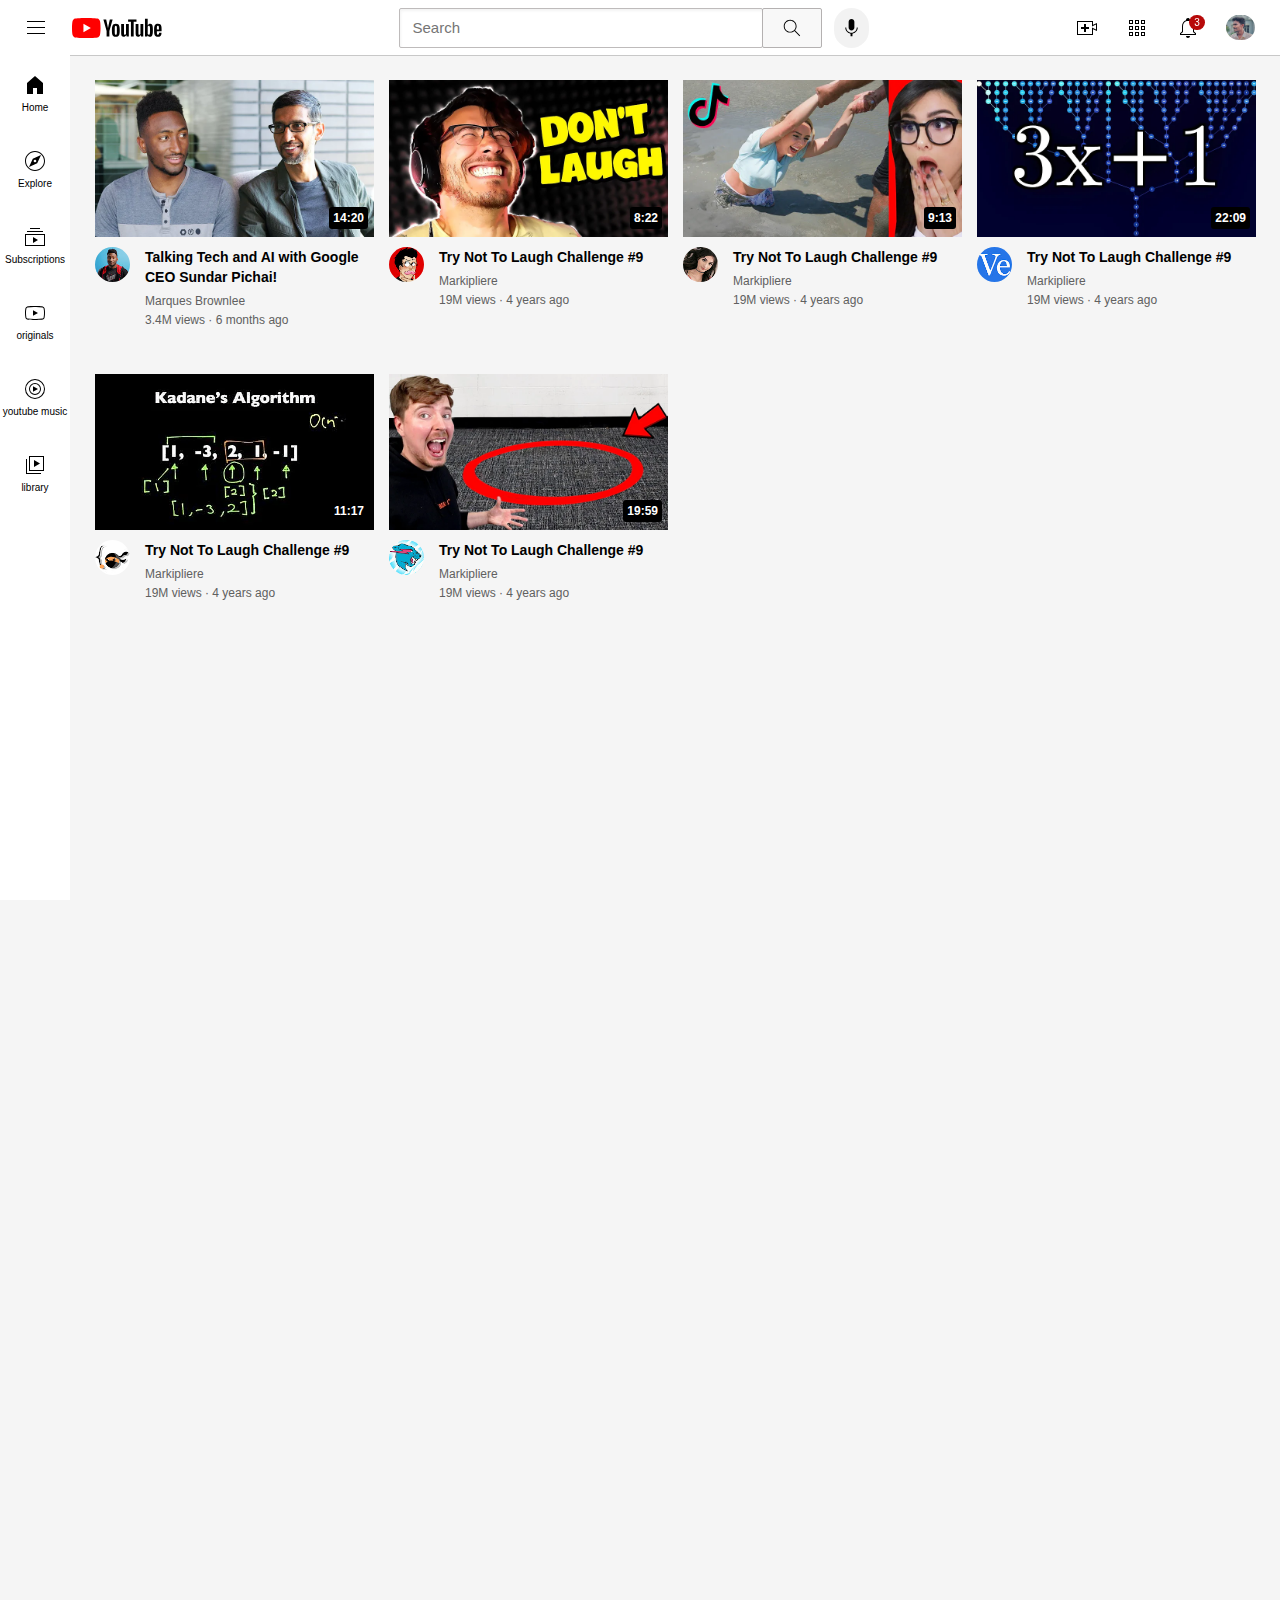
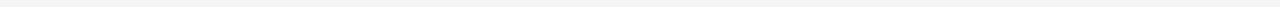
==== index.html @ 502d0883 "Add files via upload" ====
<!DOCTYPE >
        <html lang="en">
        <head>
            <title>me-tube</title>
            <link rel="stylesheet" href="video.css">
            <link rel="stylesheet" href="Header.css">
            <link rel="stylesheet" href="general.css">
            <link rel="stylesheet" href="sidebar.css">
            <style>
            </style>
        </head>
        <body> 
            <div class="header">
                <div class="left-hed-section">
                    <img class="hamburger-menu" src="thumbnails/hamburger-menu.svg" alt="#">
                    <img class="youtube-logo" src="thumbnails/youtube-logo.svg" alt="#">

                </div>
                <div class="middle-hed-section">
                        <input type="text" placeholder="Search" class="searchbar">
                    <button class="search-button">
                        <img class="search-button-icon" src="thumbnails/search.svg" alt="">
                        <div class="tool-tip">Search</div>
                    </button>

                    <button class="voice-search-button">
                        <img class="voice-search-button-icon" src="thumbnails/voice-search-icon.svg" alt="">
                        <div class="tool-tip">Search With Your Voice</div>
                    </button>
                </div>
                
                <div class="right-hed-section">
                    <div class="upload-icon-container">
                        <img class="upload-icon" src="thumbnails/upload.svg" alt="#">
                        <div class="tool-tip">Creat</div>
                    </div>
                    <div class="youtube-apps-icon-container">
                        <img class="youtube-apps-icon" src="thumbnails/youtube-apps.svg" alt="#">
                        <div class="tool-tip">YouTubeApps</div>
                    </div>
                    
                    <div class="notification-div">
                        <img class="notifications-icon" src="thumbnails/notifications.svg" alt="#">
                        <div class="notification-count">3</div>
                        <div class="tool-tip">Notifications</div>
                    </div>
                    
                    <img class="profile-pic-icon" src="thumbnails/profilr-icon.jpg" alt="fu">

                </div>

                
            </div>
            <div class="sidebar">
                <div class="sidebar-link">
                    <img src="thumbnails/home.svg" alt="">
                    <div>Home</div>
                </div>
                <div class="sidebar-link">
                    <img src="thumbnails/explore.svg" alt="">
                    <div>Explore</div>
                </div>
                <div class="sidebar-link">
                    <img src="thumbnails/subscriptions.svg" alt="">
                    <div>Subscriptions</div>
                </div>
                <div class="sidebar-link">
                    <img src="thumbnails/originals.svg" alt="">
                    <div>originals</div>
                </div>
                <div class="sidebar-link">
                    <img src="thumbnails/youtube-music.svg" alt="">
                    <div>youtube music</div>
                </div>
                <div class="sidebar-link">
                    <img src="thumbnails/library.svg" alt="">
                    <div>library</div>
                </div>
            </div>
            
            <div class="vid-grid">
                <div class="whole-div">
                    <div class="thum-div">
                        <img class="thumb" src="thumbnails/thumbnail-1.webp " alt="error"></a>
                        <div class="vid-time">14:20</div>
                    </div> 
                        <div class="down-thum-whole-div-grid">
                            <div class="channal-profile-div">
                                <img class="profile-pic" src="thumbnails/channel-1.jpeg" alt="#">
                            </div>
                            <div class="vid-info-div" >
                                <p class="vid-title">Talking Tech and AI with Google CEO Sundar Pichai!</p>
                                <p class="vid-author">Marques Brownlee</p>
                                <p class="vid-stats"> 3.4M views · 6 months ago </p>
                            </div>
                        </div>  
                </div>
                    
        
                    
        
                    
                    
        
        
        
        
                    <div class="whole-div">
        
                        <div class="thum-div">
                            <img class="thumb" src="thumbnails/thumbnail-2.webp " alt="error"></a>
                            <div class="vid-time">8:22</div>
                        </div> 
                
                            <div class="down-thum-whole-div-grid">
                                <div class="channal-profile-div">
                                    <img class="profile-pic" src="thumbnails/channel-2.jpeg" alt="#">
                                </div>
                                <div class="vid-info-div" >
                                    <p class="vid-title">Try Not To Laugh Challenge #9</p>
                                    <p class="vid-author">Markipliere</p>
                                    <p class="vid-stats">19M views · 4 years ago </p>
                
                                </div>
                                
                            </div>  
                        
                        
                        
                
                        </div>

                        <div class="whole-div">
        
                            <div class="thum-div">
                                <img class="thumb" src="thumbnails/thumbnail-3.webp " alt="error"></a>
                                <div class="vid-time">9:13</div>
                            </div> 
                    
                                <div class="down-thum-whole-div-grid">
                                    <div class="channal-profile-div">
                                        <img class="profile-pic" src="thumbnails/channel-3.jpeg" alt="#">
                                    </div>
                                    <div class="vid-info-div" >
                                        <p class="vid-title">Try Not To Laugh Challenge #9</p>
                                        <p class="vid-author">Markipliere</p>
                                        <p class="vid-stats">19M views · 4 years ago </p>
                    
                                    </div>
                                    
                                </div>  
                            
                            
                            
                    
                            </div>


                            <div class="whole-div">
        
                                <div class="thum-div">
                                    <img class="thumb" src="thumbnails/thumbnail-4.webp " alt="error"></a>
                                    <div class="vid-time">22:09</div>
                                </div> 
                        
                                    <div class="down-thum-whole-div-grid">
                                        <div class="channal-profile-div">
                                            <img class="profile-pic" src="thumbnails/channel-4.jpeg" alt="#">
                                        </div>
                                        <div class="vid-info-div" >
                                            <p class="vid-title">Try Not To Laugh Challenge #9</p>
                                            <p class="vid-author">Markipliere</p>
                                            <p class="vid-stats">19M views · 4 years ago </p>
                        
                                        </div>
                                        
                                    </div>  
                                
                                
                                
                        
                                </div>

                                <div class="whole-div">
        
                                    <div class="thum-div">
                                        <img class="thumb" src="thumbnails/thumbnail-5.webp " alt="error"></a>
                                        <div class="vid-time">11:17</div>
                                    </div> 
                            
                                        <div class="down-thum-whole-div-grid">
                                            <div class="channal-profile-div">
                                                <img class="profile-pic" src="thumbnails/channel-5.jpeg" alt="#">
                                            </div>
                                            <div class="vid-info-div" >
                                                <p class="vid-title">Try Not To Laugh Challenge #9</p>
                                                <p class="vid-author">Markipliere</p>
                                                <p class="vid-stats">19M views · 4 years ago </p>
                            
                                            </div>
                                            
                                        </div>  
                                    
                                    
                                    
                            
                                    </div>

                                    <div class="whole-div">
        
                                        <div class="thum-div">
                                            <img class="thumb" src="thumbnails/thumbnail-6.webp " alt="error"></a>
                                            <div class="vid-time">19:59</div>
                                        </div> 
                                
                                            <div class="down-thum-whole-div-grid">
                                                <div class="channal-profile-div">
                                                    <img class="profile-pic" src="thumbnails/channel-6.jpeg" alt="#">
                                                </div>
                                                <div class="vid-info-div" >
                                                    <p class="vid-title">Try Not To Laugh Challenge #9</p>
                                                    <p class="vid-author">Markipliere</p>
                                                    <p class="vid-stats">19M views · 4 years ago </p>
                                
                                                </div>
                                                
                                            </div>  
                                        
                                        
                                        
                                
                                        </div>
            </div>

        
        </body>
        </html>
---- video.css ----
.vid-grid{
        display: grid;
        grid-template-columns: 1fr 1fr 1fr ;
        column-gap: 15px;
        row-gap:40px;
    }
    @media(max-width:750px){
        .vid-grid{
            grid-template-columns: 1fr 1fr;
        }
    
    }
    @media(min-width:999)and(max-width:751){
        .vid-grid{
            grid-template-columns: 1fr 1fr 1fr;
        }
    
    }
    @media(min-width:1000px) {
        
            .vid-grid{
                grid-template-columns: 1fr 1fr 1fr 1fr;
            }
        
    }
    .whole-div{
        transition: scale 0.5s,background-color 0.5s,opacity 0.5s,border-radius 0.5s;
        display:inline-block; 
        size: 300px; 
        
        
    }
    .thum-div{
        margin-bottom: 10px; 
        position: relative;
    }
    
    .thumb{
        
        width: 100%;
    }
    .down-thum-whole-div-grid{
        display: grid;
        grid-template-columns: 50px 1fr;
    }
    .channal-profile-div{
        vertical-align: top;
    }
    .profile-pic{
        border-radius: 90px;
        height: 35px; 
    }
    .vid-info-div{
        
    }

    .vid-title{
        display:block;
        font-weight: 600;
        margin: 0;
        font-size: 14px;
        line-height: 20px;
    }
    .vid-author,.vid-stats{
        color: rgb(96, 96, 96);
        font-size: 12px;
        line-height: 10px;
        margin: 0;
        
    }
    .vid-info-div p{
        margin-bottom: 9px;
    }
    .whole-div-2:hover{
        scale: 1.04;
        background-color: rgb(208, 208, 208);
        border-radius: 10px;
        opacity: 0.9;
        

    }
    .vid-time{
        background-color: black;
        color: white;
        position: absolute;
        bottom: 8px;
        right: 6px;
        font-family: arial;
        font-size: 12px;
        padding-left: 4px;
        padding-right: 4px;
        padding-top: 4px;
        padding-bottom: 4px;
        border-radius: 3px;
        font-weight: bold;
    }
---- Header.css ----
.header{
    z-index: 100;
    height: 55px;
    display: flex;
    flex: 1;
    flex-direction: row;
    justify-content: space-between;
    position: fixed;
    top: 0;
    bottom: 0;
    left: 0;
    right: 0;
    background-color: white;
    border-bottom-width:1px ;
    border-bottom-style:solid ;
    border-bottom-color:rgb(200, 200, 200) ;
    
}
.left-hed-section{
    display: flex ;
    align-items: center;

}
.hamburger-menu{
    height: 24px;
    margin-left: 24px;
    margin-right: 24px;
    cursor: pointer;

}
.youtube-logo{
    height: 20px;
    cursor: pointer;
}
.middle-hed-section{
    max-width: 470px;
    margin-left: 30px;
    flex: 1;
    display: flex;
    align-items: center;
}
.searchbar{
    flex: 1;
    height: 40px;
    padding-left: 10px;
    font-size: 16px;
    border-width: 1px;
    border-style: solid;
    border-color: rgb(190, 187, 187);
    border-radius: 2px;
    color: grey;
    width: 0;
    box-shadow: inset 1px 2px 3px rgba(0, 0, 0, 0.05);
}
.searchbar::placeholder{
    font-family: arial;
    font-size: 15px;
    padding-left: 3px;
}
.search-button{
    height: 40px;
    width: 60px;
    background-color: rgb(248, 248, 248);
    border-width: 1px;
    border-style: solid;
    border-radius: 2px;
    border-color: rgb(180, 177, 177);
    margin-left: -1px;
    margin-right: 12px;
    display: flex;
    align-items: center;
    cursor: pointer;
    
    
}
.search-button,
.voice-search-button,
.upload-icon-container,
.youtube-apps-icon-container,
.notification-div{
    position: relative;
    white-space: nowrap;
    display: flex;
    align-items: center;
    justify-content: center;
}
.search-button-icon{
    height: 22px;
    

}
.search-button .tool-tip,
.voice-search-button .tool-tip,
.upload-icon-container .tool-tip,
.youtube-apps-icon-container .tool-tip,
.notification-div .tool-tip{
    position: absolute;
    bottom: -35;
    font-size: 11px;
    font-family: arial;
    background-color: rgba(106, 106, 106,0.8);
    padding-top: 9px;
    padding-bottom: 9px;
    padding-left: 7px;
    padding-right: 7px;
    color: white;
    border-radius: 3px;
    pointer-events: none;
    opacity: 0;
    transition: opacity 0.3s;
    
}
.search-button:hover .tool-tip,
.voice-search-button:hover .tool-tip,
.upload-icon-container:hover .tool-tip,
.youtube-apps-icon-container:hover .tool-tip,
.notification-div:hover .tool-tip{
    opacity: 1;
}
.voice-search-button{
    height: 40px;
    border-radius: 20px;
    border: none;
    background-color: rgba(0, 0, 0, 0.05);
    cursor: pointer;
    
    
}
.voice-search-button-icon{
    height: 23px;
    border-radius: 20px;
    
}
.right-hed-section{
    margin-right: 5px;
    width: 200px;
    display: flex;
    align-items: center;
    justify-content: space-between;
    flex-shrink: 0;
}
.upload-icon{
    height: 24px;
    cursor: pointer;
}
.youtube-apps-icon{
    height: 24px;
    cursor: pointer;
}
.notification-div{
    position: relative;
    
}
.notifications-icon{
    cursor: pointer;
    height: 24px;
    
}
.notification-count{
    background-color: rgb(183, 9, 9);
    color: white;
    position: absolute;
    font-size: 10px;
    right: -5px;
    top: -1;
    border-radius: 10px;
    padding-right: 5px;
    padding-left: 5px;
    padding-top: 2px;
    padding-bottom: 2px;
    font-family: arial;
   
}
.profile-pic-icon{
    height: 25px;
    border-radius: 20px;
    cursor: pointer;
    margin-right: 20px;
    
    
    
}
---- general.css ----
p{
    font-family: arial;
}
body{
    background-color: rgba(0, 0, 0, 0.04);
    margin:0px;
    padding-top: 80px;
    padding-left: 95px;
    padding-right:24px;
    padding-bottom: 1000px;
   
}
---- sidebar.css ----
.sidebar{
    background-color: rgb(255, 255, 255);
    position: fixed;
    left: 0;
    bottom: 0;
    top: 55px;
    width: 70px;
    z-index: 200;
    
    
}
.sidebar-link{
    height: 76px;
    display: flex;
    justify-content: center;
    align-items: center;
    flex-direction: column;
   
}
.sidebar-link:hover{
    background-color: rgb(228, 226, 226);
}
.sidebar-link img{
    height: 24px;
    margin-bottom: 5px;
}
.sidebar-link div{
    font-size: 10px;
    font-family: arial;
}
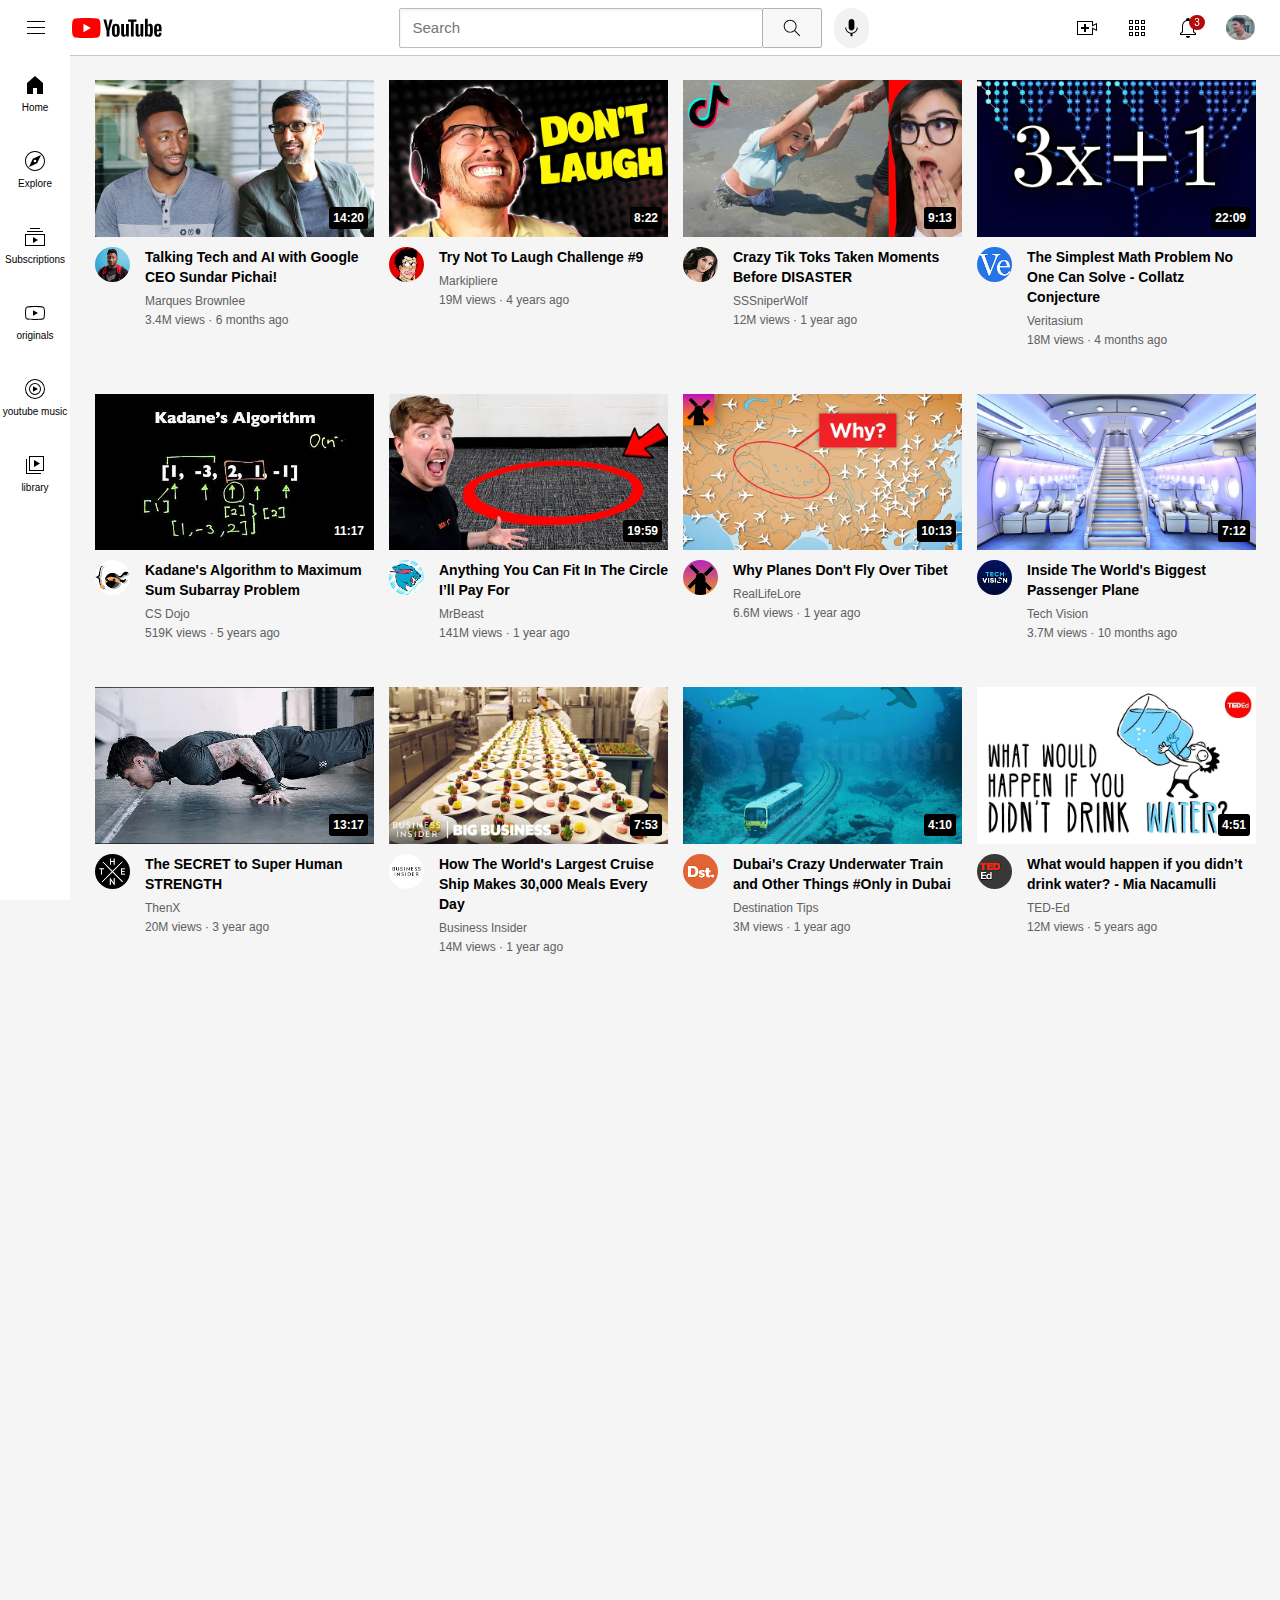
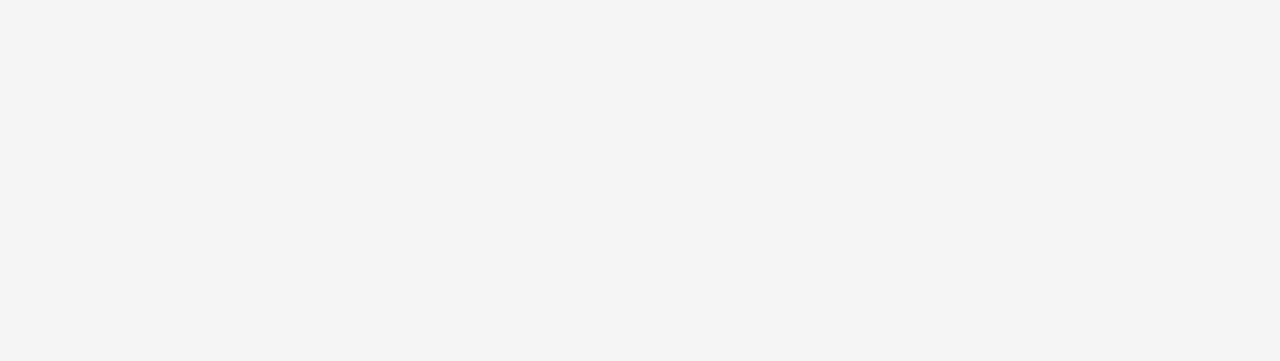
==== commit a06fc4a9: "index.html" ====
--- a/index.html
+++ b/index.html
@@ -81,7 +81,10 @@
             <div class="vid-grid">
                 <div class="whole-div">
                     <div class="thum-div">
-                        <img class="thumb" src="thumbnails/thumbnail-1.webp " alt="error"></a>
+                      <a href="https://www.youtube.com/watch?v=n2RNcPRtAiY">
+                              
+                              <img class="thumb" src="thumbnails/thumbnail-1.webp " alt="error">
+                      </a>
                         <div class="vid-time">14:20</div>
                     </div> 
                         <div class="down-thum-whole-div-grid">
@@ -142,9 +145,9 @@
                                         <img class="profile-pic" src="thumbnails/channel-3.jpeg" alt="#">
                                     </div>
                                     <div class="vid-info-div" >
-                                        <p class="vid-title">Try Not To Laugh Challenge #9</p>
-                                        <p class="vid-author">Markipliere</p>
-                                        <p class="vid-stats">19M views · 4 years ago </p>
+                                        <p class="vid-title">Crazy Tik Toks Taken Moments Before DISASTER</p>
+                                        <p class="vid-author">SSSniperWolf</p>
+                                        <p class="vid-stats">12M views · 1 year ago</p>
                     
                                     </div>
                                     
@@ -168,9 +171,9 @@
                                             <img class="profile-pic" src="thumbnails/channel-4.jpeg" alt="#">
                                         </div>
                                         <div class="vid-info-div" >
-                                            <p class="vid-title">Try Not To Laugh Challenge #9</p>
-                                            <p class="vid-author">Markipliere</p>
-                                            <p class="vid-stats">19M views · 4 years ago </p>
+                                            <p class="vid-title">The Simplest Math Problem No One Can Solve - Collatz Conjecture</p>
+                                            <p class="vid-author">Veritasium</p>
+                                            <p class="vid-stats">18M views · 4 months ago</p>
                         
                                         </div>
                                         
@@ -193,9 +196,9 @@
                                                 <img class="profile-pic" src="thumbnails/channel-5.jpeg" alt="#">
                                             </div>
                                             <div class="vid-info-div" >
-                                                <p class="vid-title">Try Not To Laugh Challenge #9</p>
-                                                <p class="vid-author">Markipliere</p>
-                                                <p class="vid-stats">19M views · 4 years ago </p>
+                                                <p class="vid-title">Kadane's Algorithm to Maximum Sum Subarray Problem</p>
+                                                <p class="vid-author">CS Dojo</p>
+                                                <p class="vid-stats">519K views · 5 years ago</p>
                             
                                             </div>
                                             
@@ -218,9 +221,9 @@
                                                     <img class="profile-pic" src="thumbnails/channel-6.jpeg" alt="#">
                                                 </div>
                                                 <div class="vid-info-div" >
-                                                    <p class="vid-title">Try Not To Laugh Challenge #9</p>
-                                                    <p class="vid-author">Markipliere</p>
-                                                    <p class="vid-stats">19M views · 4 years ago </p>
+                                                    <p class="vid-title">Anything You Can Fit In The Circle I’ll Pay For</p>
+                                                    <p class="vid-author">MrBeast</p>
+                                                    <p class="vid-stats">141M views · 1 year ago </p>
                                 
                                                 </div>
                                                 
@@ -230,8 +233,164 @@
                                         
                                 
                                         </div>
+
+
+                                        <div class="whole-div">
+        
+                                            <div class="thum-div">
+                                                <img class="thumb" src="thumbnails/thumbnail-7.webp " alt="error"></a>
+                                                <div class="vid-time">10:13</div>
+                                            </div> 
+                                    
+                                                <div class="down-thum-whole-div-grid">
+                                                    <div class="channal-profile-div">
+                                                        <img class="profile-pic" src="thumbnails/channel-7.jpeg" alt="#">
+                                                    </div>
+                                                    <div class="vid-info-div" >
+                                                        <p class="vid-title">Why Planes Don't Fly Over Tibet</p>
+                                                        <p class="vid-author">RealLifeLore</p>
+                                                        <p class="vid-stats">6.6M views · 1 year ago</p>
+                                    
+                                                    </div>
+                                                    
+                                                </div>  
+                                            
+                                            
+                                            
+                                    
+                                            </div>
+
+
+                                            <div class="whole-div">
+        
+                                                <div class="thum-div">
+                                                    <img class="thumb" src="thumbnails/thumbnail-8.webp " alt="error"></a>
+                                                    <div class="vid-time">7:12</div>
+                                                </div> 
+                                        
+                                                    <div class="down-thum-whole-div-grid">
+                                                        <div class="channal-profile-div">
+                                                            <img class="profile-pic" src="thumbnails/channel-8.jpeg" alt="#">
+                                                        </div>
+                                                        <div class="vid-info-div" >
+                                                            <p class="vid-title">Inside The World's Biggest Passenger Plane</p>
+                                                            <p class="vid-author">Tech Vision</p>
+                                                            <p class="vid-stats">3.7M views · 10 months ago</p>
+                                        
+                                                        </div>
+                                                        
+                                                    </div>  
+                                                
+                                                
+                                                
+                                        
+                                                </div>
+
+
+                                                <div class="whole-div">
+        
+                                                    <div class="thum-div">
+                                                        <img class="thumb" src="thumbnails/thumbnail-9.webp " alt="error"></a>
+                                                        <div class="vid-time">13:17</div>
+                                                    </div> 
+                                            
+                                                        <div class="down-thum-whole-div-grid">
+                                                            <div class="channal-profile-div">
+                                                                <img class="profile-pic" src="thumbnails/channel-9.jpeg" alt="#">
+                                                            </div>
+                                                            <div class="vid-info-div" >
+                                                                <p class="vid-title">The SECRET to Super Human STRENGTH</p>
+                                                                <p class="vid-author">ThenX</p>
+                                                                <p class="vid-stats">20M views · 3 year ago</p>
+                                            
+                                                            </div>
+                                                            
+                                                        </div>  
+                                                    
+                                                    
+                                                    
+                                            
+                                                    </div>
+
+
+                                                    <div class="whole-div">
+        
+                                                        <div class="thum-div">
+                                                            <img class="thumb" src="thumbnails/thumbnail-10.webp " alt="error"></a>
+                                                            <div class="vid-time">7:53</div>
+                                                        </div> 
+                                                
+                                                            <div class="down-thum-whole-div-grid">
+                                                                <div class="channal-profile-div">
+                                                                    <img class="profile-pic" src="thumbnails/channel-10.jpeg" alt="#">
+                                                                </div>
+                                                                <div class="vid-info-div" >
+                                                                    <p class="vid-title"> How The World's Largest Cruise Ship Makes 30,000 Meals Every Day </p>
+                                                                    <p class="vid-author">Business Insider</p>
+                                                                    <p class="vid-stats">14M views · 1 year ago</p>
+                                                
+                                                                </div>
+                                                                
+                                                            </div>  
+                                                        
+                                                        
+                                                        
+                                                
+                                                        </div>
+
+
+                                                        <div class="whole-div">
+        
+                                                            <div class="thum-div">
+                                                                <img class="thumb" src="thumbnails/thumbnail-11.webp " alt="error"></a>
+                                                                <div class="vid-time">4:10</div>
+                                                            </div> 
+                                                    
+                                                                <div class="down-thum-whole-div-grid">
+                                                                    <div class="channal-profile-div">
+                                                                        <img class="profile-pic" src="thumbnails/channel-11.jpeg" alt="#">
+                                                                    </div>
+                                                                    <div class="vid-info-div" >
+                                                                        <p class="vid-title">Dubai's Crazy Underwater Train and Other Things #Only in Dubai</p>
+                                                                        <p class="vid-author">Destination Tips</p>
+                                                                        <p class="vid-stats">3M views · 1 year ago</p>
+                                                    
+                                                                    </div>
+                                                                    
+                                                                </div>  
+                                                            
+                                                            
+                                                            
+                                                    
+                                                            </div>
+
+
+                                                            <div class="whole-div">
+        
+                                                                <div class="thum-div">
+                                                                    <img class="thumb" src="thumbnails/thumbnail-12.webp " alt="error"></a>
+                                                                    <div class="vid-time">4:51</div>
+                                                                </div> 
+                                                        
+                                                                    <div class="down-thum-whole-div-grid">
+                                                                        <div class="channal-profile-div">
+                                                                            <img class="profile-pic" src="thumbnails/channel-12.jpeg" alt="#">
+                                                                        </div>
+                                                                        <div class="vid-info-div" >
+                                                                            <p class="vid-title"> What would happen if you didn’t drink water? - Mia Nacamulli</p>
+                                                                            <p class="vid-author">TED-Ed</p>
+                                                                            <p class="vid-stats">12M views · 5 years ago</p>
+                                                        
+                                                                        </div>
+                                                                        
+                                                                    </div>  
+                                                                
+                                                                
+                                                                
+                                                        
+                                                                </div>
             </div>
 
         
         </body>
-        </html>+        </html>
--- a/sidebar.css
+++ b/sidebar.css
@@ -6,6 +6,8 @@
     top: 55px;
     width: 70px;
     z-index: 200;
+    overflow: scroll;
+    white-space: nowrap;
     
     
 }
@@ -27,4 +29,4 @@
 .sidebar-link div{
     font-size: 10px;
     font-family: arial;
-}+}
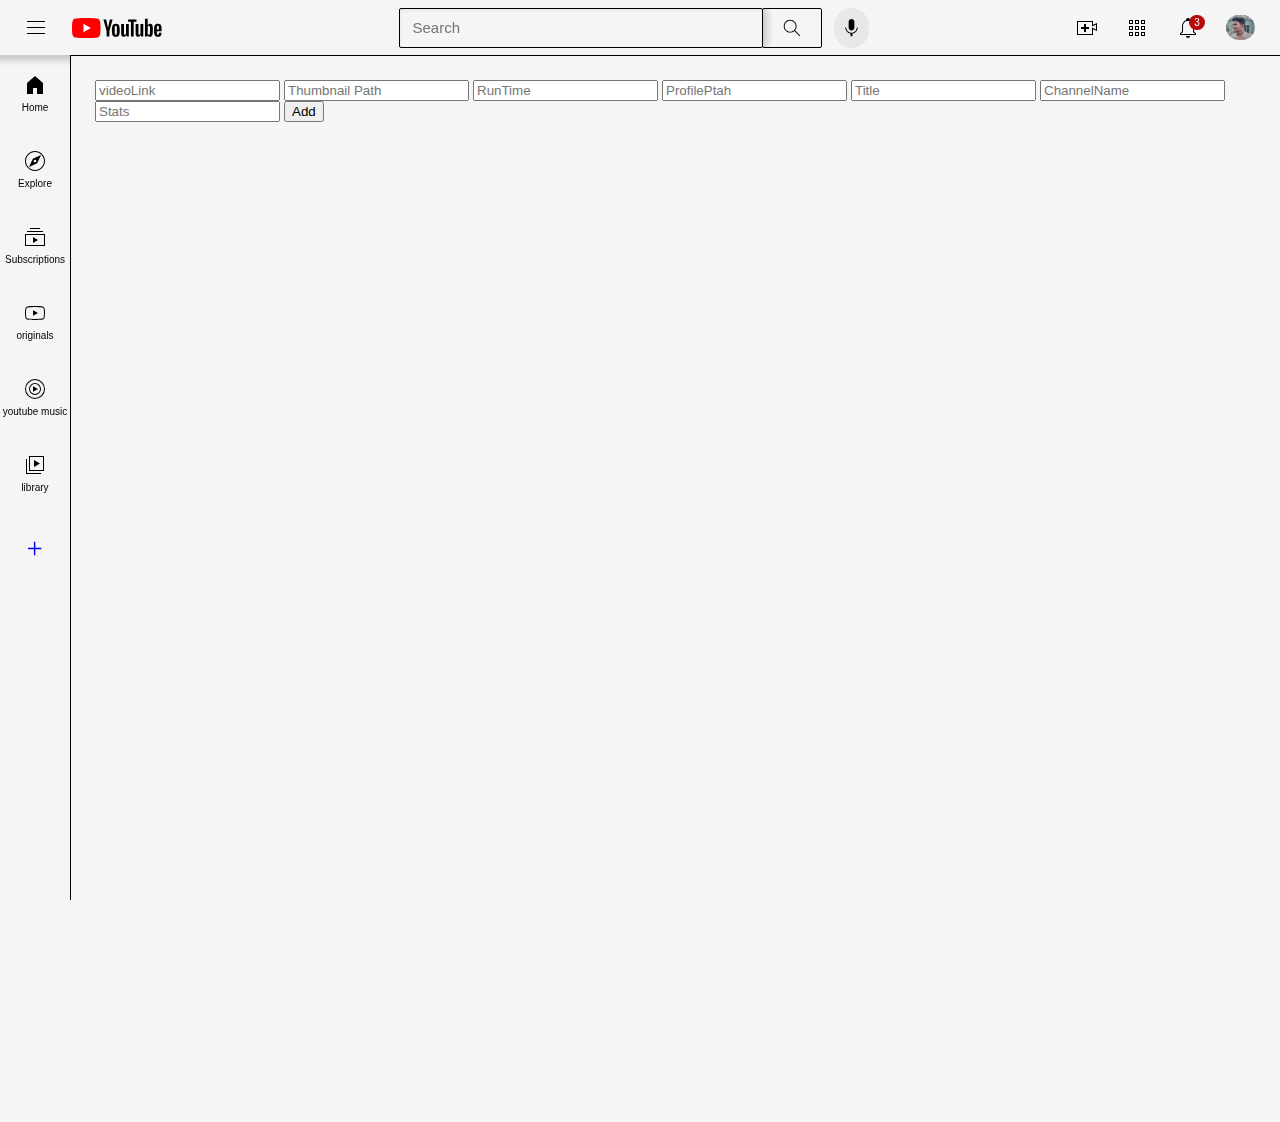
==== commit 2fc9eb98: "Update index.html" ====
--- a/index.html
+++ b/index.html
@@ -1,396 +1,103 @@
-        <!DOCTYPE >
-        <html lang="en">
-        <head>
-            <title>me-tube</title>
-            <link rel="stylesheet" href="video.css">
-            <link rel="stylesheet" href="Header.css">
-            <link rel="stylesheet" href="general.css">
-            <link rel="stylesheet" href="sidebar.css">
-            <style>
-            </style>
-        </head>
-        <body> 
-            <div class="header">
-                <div class="left-hed-section">
-                    <img class="hamburger-menu" src="thumbnails/hamburger-menu.svg" alt="#">
-                    <img class="youtube-logo" src="thumbnails/youtube-logo.svg" alt="#">
+<!DOCTYPE >
+<html lang="en">
+<head>
+    <meta charset="UTF-8">
+    <meta name="viewport" content="width=device-width, initial-scale=1.0">
+    <title>me-tube</title>
+    <link rel="stylesheet" href="video.css">
+    <link rel="stylesheet" href="Header.css">
+    <link rel="stylesheet" href="general.css">
+    <link rel="stylesheet" href="sidebar.css">
+    <style>
+    </style>
+</head>
+<body> 
+    <div class="header">
+        <div class="left-hed-section">
+            <img class="hamburger-menu" src="thumbnails/hamburger-menu.svg" alt="#">
+            <img class="youtube-logo" src="thumbnails/youtube-logo.svg" alt="#">
 
-                </div>
-                <div class="middle-hed-section">
-                        <input type="text" placeholder="Search" class="searchbar">
-                    <button class="search-button">
-                        <img class="search-button-icon" src="thumbnails/search.svg" alt="">
-                        <div class="tool-tip">Search</div>
-                    </button>
+        </div>
+        <div class="middle-hed-section">
+                <input type="text" placeholder="Search" class="searchbar">
+            <button class="search-button">
+                <a href="#" title="hello">
+                    <img class="search-button-icon" src="thumbnails/search.svg" alt="" >
+                </a>
+                
+                <div class="tool-tip">Search</div>
+            </button>
 
-                    <button class="voice-search-button">
-                        <img class="voice-search-button-icon" src="thumbnails/voice-search-icon.svg" alt="">
-                        <div class="tool-tip">Search With Your Voice</div>
-                    </button>
-                </div>
-                
-                <div class="right-hed-section">
-                    <div class="upload-icon-container">
-                        <img class="upload-icon" src="thumbnails/upload.svg" alt="#">
-                        <div class="tool-tip">Creat</div>
-                    </div>
-                    <div class="youtube-apps-icon-container">
-                        <img class="youtube-apps-icon" src="thumbnails/youtube-apps.svg" alt="#">
-                        <div class="tool-tip">YouTubeApps</div>
-                    </div>
-                    
-                    <div class="notification-div">
-                        <img class="notifications-icon" src="thumbnails/notifications.svg" alt="#">
-                        <div class="notification-count">3</div>
-                        <div class="tool-tip">Notifications</div>
-                    </div>
-                    
-                    <img class="profile-pic-icon" src="thumbnails/profilr-icon.jpg" alt="fu">
-
-                </div>
-
-                
+            <button class="voice-search-button">
+                <img class="voice-search-button-icon" src="thumbnails/voice-search-icon.svg" alt="">
+                <div class="tool-tip">Search With Your Voice</div>
+            </button>
+        </div>
+        
+        <div class="right-hed-section">
+            <div class="upload-icon-container">
+                <img class="upload-icon" src="thumbnails/upload.svg" alt="#">
+                <div class="tool-tip">Creat</div>
             </div>
-            <div class="sidebar">
-                <div class="sidebar-link">
-                    <img src="thumbnails/home.svg" alt="">
-                    <div>Home</div>
-                </div>
-                <div class="sidebar-link">
-                    <img src="thumbnails/explore.svg" alt="">
-                    <div>Explore</div>
-                </div>
-                <div class="sidebar-link">
-                    <img src="thumbnails/subscriptions.svg" alt="">
-                    <div>Subscriptions</div>
-                </div>
-                <div class="sidebar-link">
-                    <img src="thumbnails/originals.svg" alt="">
-                    <div>originals</div>
-                </div>
-                <div class="sidebar-link">
-                    <img src="thumbnails/youtube-music.svg" alt="">
-                    <div>youtube music</div>
-                </div>
-                <div class="sidebar-link">
-                    <img src="thumbnails/library.svg" alt="">
-                    <div>library</div>
-                </div>
+            <div class="youtube-apps-icon-container">
+                <img class="youtube-apps-icon" src="thumbnails/youtube-apps.svg" alt="#">
+                <div class="tool-tip">YouTubeApps</div>
             </div>
             
-            <div class="vid-grid">
-                <div class="whole-div">
-                    <div class="thum-div">
-                      <a href="https://www.youtube.com/watch?v=n2RNcPRtAiY">
-                              
-                              <img class="thumb" src="thumbnails/thumbnail-1.webp " alt="error">
-                      </a>
-                        <div class="vid-time">14:20</div>
-                    </div> 
-                        <div class="down-thum-whole-div-grid">
-                            <div class="channal-profile-div">
-                                <img class="profile-pic" src="thumbnails/channel-1.jpeg" alt="#">
-                            </div>
-                            <div class="vid-info-div" >
-                                <p class="vid-title">Talking Tech and AI with Google CEO Sundar Pichai!</p>
-                                <p class="vid-author">Marques Brownlee</p>
-                                <p class="vid-stats"> 3.4M views · 6 months ago </p>
-                            </div>
-                        </div>  
-                </div>
-                    
-        
-                    
-        
-                    
-                    
-        
-        
-        
-        
-                    <div class="whole-div">
-        
-                        <div class="thum-div">
-                            <img class="thumb" src="thumbnails/thumbnail-2.webp " alt="error"></a>
-                            <div class="vid-time">8:22</div>
-                        </div> 
-                
-                            <div class="down-thum-whole-div-grid">
-                                <div class="channal-profile-div">
-                                    <img class="profile-pic" src="thumbnails/channel-2.jpeg" alt="#">
-                                </div>
-                                <div class="vid-info-div" >
-                                    <p class="vid-title">Try Not To Laugh Challenge #9</p>
-                                    <p class="vid-author">Markipliere</p>
-                                    <p class="vid-stats">19M views · 4 years ago </p>
-                
-                                </div>
-                                
-                            </div>  
-                        
-                        
-                        
-                
-                        </div>
+            <div class="notification-div">
+                <img class="notifications-icon" src="thumbnails/notifications.svg" alt="#">
+                <div class="notification-count">3</div>
+                <div class="tool-tip">Notifications</div>
+            </div>
+            
+            <img class="profile-pic-icon" src="thumbnails/profilr-icon.jpg" alt="fu">
 
-                        <div class="whole-div">
-        
-                            <div class="thum-div">
-                                <img class="thumb" src="thumbnails/thumbnail-3.webp " alt="error"></a>
-                                <div class="vid-time">9:13</div>
-                            </div> 
-                    
-                                <div class="down-thum-whole-div-grid">
-                                    <div class="channal-profile-div">
-                                        <img class="profile-pic" src="thumbnails/channel-3.jpeg" alt="#">
-                                    </div>
-                                    <div class="vid-info-div" >
-                                        <p class="vid-title">Crazy Tik Toks Taken Moments Before DISASTER</p>
-                                        <p class="vid-author">SSSniperWolf</p>
-                                        <p class="vid-stats">12M views · 1 year ago</p>
-                    
-                                    </div>
-                                    
-                                </div>  
-                            
-                            
-                            
-                    
-                            </div>
-
-
-                            <div class="whole-div">
-        
-                                <div class="thum-div">
-                                    <img class="thumb" src="thumbnails/thumbnail-4.webp " alt="error"></a>
-                                    <div class="vid-time">22:09</div>
-                                </div> 
-                        
-                                    <div class="down-thum-whole-div-grid">
-                                        <div class="channal-profile-div">
-                                            <img class="profile-pic" src="thumbnails/channel-4.jpeg" alt="#">
-                                        </div>
-                                        <div class="vid-info-div" >
-                                            <p class="vid-title">The Simplest Math Problem No One Can Solve - Collatz Conjecture</p>
-                                            <p class="vid-author">Veritasium</p>
-                                            <p class="vid-stats">18M views · 4 months ago</p>
-                        
-                                        </div>
-                                        
-                                    </div>  
-                                
-                                
-                                
-                        
-                                </div>
-
-                                <div class="whole-div">
-        
-                                    <div class="thum-div">
-                                        <img class="thumb" src="thumbnails/thumbnail-5.webp " alt="error"></a>
-                                        <div class="vid-time">11:17</div>
-                                    </div> 
-                            
-                                        <div class="down-thum-whole-div-grid">
-                                            <div class="channal-profile-div">
-                                                <img class="profile-pic" src="thumbnails/channel-5.jpeg" alt="#">
-                                            </div>
-                                            <div class="vid-info-div" >
-                                                <p class="vid-title">Kadane's Algorithm to Maximum Sum Subarray Problem</p>
-                                                <p class="vid-author">CS Dojo</p>
-                                                <p class="vid-stats">519K views · 5 years ago</p>
-                            
-                                            </div>
-                                            
-                                        </div>  
-                                    
-                                    
-                                    
-                            
-                                    </div>
-
-                                    <div class="whole-div">
-        
-                                        <div class="thum-div">
-                                            <img class="thumb" src="thumbnails/thumbnail-6.webp " alt="error"></a>
-                                            <div class="vid-time">19:59</div>
-                                        </div> 
-                                
-                                            <div class="down-thum-whole-div-grid">
-                                                <div class="channal-profile-div">
-                                                    <img class="profile-pic" src="thumbnails/channel-6.jpeg" alt="#">
-                                                </div>
-                                                <div class="vid-info-div" >
-                                                    <p class="vid-title">Anything You Can Fit In The Circle I’ll Pay For</p>
-                                                    <p class="vid-author">MrBeast</p>
-                                                    <p class="vid-stats">141M views · 1 year ago </p>
-                                
-                                                </div>
-                                                
-                                            </div>  
-                                        
-                                        
-                                        
-                                
-                                        </div>
-
-
-                                        <div class="whole-div">
-        
-                                            <div class="thum-div">
-                                                <img class="thumb" src="thumbnails/thumbnail-7.webp " alt="error"></a>
-                                                <div class="vid-time">10:13</div>
-                                            </div> 
-                                    
-                                                <div class="down-thum-whole-div-grid">
-                                                    <div class="channal-profile-div">
-                                                        <img class="profile-pic" src="thumbnails/channel-7.jpeg" alt="#">
-                                                    </div>
-                                                    <div class="vid-info-div" >
-                                                        <p class="vid-title">Why Planes Don't Fly Over Tibet</p>
-                                                        <p class="vid-author">RealLifeLore</p>
-                                                        <p class="vid-stats">6.6M views · 1 year ago</p>
-                                    
-                                                    </div>
-                                                    
-                                                </div>  
-                                            
-                                            
-                                            
-                                    
-                                            </div>
-
-
-                                            <div class="whole-div">
-        
-                                                <div class="thum-div">
-                                                    <img class="thumb" src="thumbnails/thumbnail-8.webp " alt="error"></a>
-                                                    <div class="vid-time">7:12</div>
-                                                </div> 
-                                        
-                                                    <div class="down-thum-whole-div-grid">
-                                                        <div class="channal-profile-div">
-                                                            <img class="profile-pic" src="thumbnails/channel-8.jpeg" alt="#">
-                                                        </div>
-                                                        <div class="vid-info-div" >
-                                                            <p class="vid-title">Inside The World's Biggest Passenger Plane</p>
-                                                            <p class="vid-author">Tech Vision</p>
-                                                            <p class="vid-stats">3.7M views · 10 months ago</p>
-                                        
-                                                        </div>
-                                                        
-                                                    </div>  
-                                                
-                                                
-                                                
-                                        
-                                                </div>
-
-
-                                                <div class="whole-div">
-        
-                                                    <div class="thum-div">
-                                                        <img class="thumb" src="thumbnails/thumbnail-9.webp " alt="error"></a>
-                                                        <div class="vid-time">13:17</div>
-                                                    </div> 
-                                            
-                                                        <div class="down-thum-whole-div-grid">
-                                                            <div class="channal-profile-div">
-                                                                <img class="profile-pic" src="thumbnails/channel-9.jpeg" alt="#">
-                                                            </div>
-                                                            <div class="vid-info-div" >
-                                                                <p class="vid-title">The SECRET to Super Human STRENGTH</p>
-                                                                <p class="vid-author">ThenX</p>
-                                                                <p class="vid-stats">20M views · 3 year ago</p>
-                                            
-                                                            </div>
-                                                            
-                                                        </div>  
-                                                    
-                                                    
-                                                    
-                                            
-                                                    </div>
-
-
-                                                    <div class="whole-div">
-        
-                                                        <div class="thum-div">
-                                                            <img class="thumb" src="thumbnails/thumbnail-10.webp " alt="error"></a>
-                                                            <div class="vid-time">7:53</div>
-                                                        </div> 
-                                                
-                                                            <div class="down-thum-whole-div-grid">
-                                                                <div class="channal-profile-div">
-                                                                    <img class="profile-pic" src="thumbnails/channel-10.jpeg" alt="#">
-                                                                </div>
-                                                                <div class="vid-info-div" >
-                                                                    <p class="vid-title"> How The World's Largest Cruise Ship Makes 30,000 Meals Every Day </p>
-                                                                    <p class="vid-author">Business Insider</p>
-                                                                    <p class="vid-stats">14M views · 1 year ago</p>
-                                                
-                                                                </div>
-                                                                
-                                                            </div>  
-                                                        
-                                                        
-                                                        
-                                                
-                                                        </div>
-
-
-                                                        <div class="whole-div">
-        
-                                                            <div class="thum-div">
-                                                                <img class="thumb" src="thumbnails/thumbnail-11.webp " alt="error"></a>
-                                                                <div class="vid-time">4:10</div>
-                                                            </div> 
-                                                    
-                                                                <div class="down-thum-whole-div-grid">
-                                                                    <div class="channal-profile-div">
-                                                                        <img class="profile-pic" src="thumbnails/channel-11.jpeg" alt="#">
-                                                                    </div>
-                                                                    <div class="vid-info-div" >
-                                                                        <p class="vid-title">Dubai's Crazy Underwater Train and Other Things #Only in Dubai</p>
-                                                                        <p class="vid-author">Destination Tips</p>
-                                                                        <p class="vid-stats">3M views · 1 year ago</p>
-                                                    
-                                                                    </div>
-                                                                    
-                                                                </div>  
-                                                            
-                                                            
-                                                            
-                                                    
-                                                            </div>
-
-
-                                                            <div class="whole-div">
-        
-                                                                <div class="thum-div">
-                                                                    <img class="thumb" src="thumbnails/thumbnail-12.webp " alt="error"></a>
-                                                                    <div class="vid-time">4:51</div>
-                                                                </div> 
-                                                        
-                                                                    <div class="down-thum-whole-div-grid">
-                                                                        <div class="channal-profile-div">
-                                                                            <img class="profile-pic" src="thumbnails/channel-12.jpeg" alt="#">
-                                                                        </div>
-                                                                        <div class="vid-info-div" >
-                                                                            <p class="vid-title"> What would happen if you didn’t drink water? - Mia Nacamulli</p>
-                                                                            <p class="vid-author">TED-Ed</p>
-                                                                            <p class="vid-stats">12M views · 5 years ago</p>
-                                                        
-                                                                        </div>
-                                                                        
-                                                                    </div>  
-                                                                
-                                                                
-                                                                
-                                                        
-                                                                </div>
-            </div>
+        </div>
 
         
-        </body>
-        </html>
+    </div>
+    <div class="sidebar">
+        <div class="sidebar-link">
+            <img src="thumbnails/home.svg" alt="">
+            <div>Home</div>
+        </div>
+        <div class="sidebar-link">
+            <img src="thumbnails/explore.svg" alt="">
+            <div>Explore</div>
+        </div>
+        <div class="sidebar-link">
+            <img src="thumbnails/subscriptions.svg" alt="">
+            <div>Subscriptions</div>
+        </div>
+        <div class="sidebar-link">
+            <img src="thumbnails/originals.svg" alt="">
+            <div>originals</div>
+        </div>
+        <div class="sidebar-link">
+            <img src="thumbnails/youtube-music.svg" alt="">
+            <div>youtube music</div>
+        </div>
+        <div class="sidebar-link">
+            <img src="thumbnails/library.svg" alt="">
+            <div>library</div>
+        </div>
+        
+        <div class="sidebar-link">
+            <a href="Create.html" style="scale:1.8; text-decoration: none;" id="ad">+</a>
+        </div>
+    </div>
+    
+    <div class="vid-grid" ></div> 
+    <input type="text" class="input-1" placeholder="videoLink">
+    <input type="text" class="input-2" placeholder="Thumbnail Path">
+    <input type="text" class="input-3" placeholder="RunTime">
+    <input type="text" class="input-4" placeholder="ProfilePtah">
+    <input type="text" class="input-5" placeholder="Title">
+    <input type="text" class="input-6" placeholder="ChannelName">
+    <input type="text" class="input-7" placeholder="Stats">
+    <input type="submit" value="Add" id="Add">
+    <script type="module" src="main.js"></script>
+    
+
+</body>
+</html>
--- a/video.css
+++ b/video.css
@@ -3,6 +3,7 @@
         grid-template-columns: 1fr 1fr 1fr ;
         column-gap: 15px;
         row-gap:40px;
+        
     }
     @media(max-width:750px){
         .vid-grid{
@@ -24,7 +25,7 @@
         
     }
     .whole-div{
-        transition: scale 0.5s,background-color 0.5s,opacity 0.5s,border-radius 0.5s;
+        transition: scale 0.5s,background-color 0.5s,opacity 0.5s,border-radius 0.5s,background-image 5s,padding 0.1s;
         display:inline-block; 
         size: 300px; 
         
@@ -33,15 +34,17 @@
     .thum-div{
         margin-bottom: 10px; 
         position: relative;
+        
     }
     
     .thumb{
-        
+        border-radius: 10px;
         width: 100%;
     }
     .down-thum-whole-div-grid{
         display: grid;
         grid-template-columns: 50px 1fr;
+        
     }
     .channal-profile-div{
         vertical-align: top;
@@ -70,12 +73,15 @@
     }
     .vid-info-div p{
         margin-bottom: 9px;
+       
     }
-    .whole-div-2:hover{
+    .whole-div:hover{
         scale: 1.04;
-        background-color: rgb(208, 208, 208);
+
         border-radius: 10px;
-        opacity: 0.9;
+       
+        background-image: linear-gradient(to top,white,rgb(41, 41, 41));
+        padding: 2px 3px 0px 3px;
         
 
     }
--- a/Header.css
+++ b/Header.css
@@ -10,10 +10,12 @@
     bottom: 0;
     left: 0;
     right: 0;
-    background-color: white;
+    background-color:rgba(255, 255, 255,0);
     border-bottom-width:1px ;
     border-bottom-style:solid ;
-    border-bottom-color:rgb(200, 200, 200) ;
+    border-bottom-color:black;
+    
+     backdrop-filter: blur(8px);
     
 }
 .left-hed-section{
@@ -46,11 +48,13 @@
     font-size: 16px;
     border-width: 1px;
     border-style: solid;
-    border-color: rgb(190, 187, 187);
+    border-color: rgb(0, 0, 0);
     border-radius: 2px;
     color: grey;
     width: 0;
     box-shadow: inset 1px 2px 3px rgba(0, 0, 0, 0.05);
+    background-color: rgba(255, 255, 255, 0);
+    backdrop-filter: blur(5px);
 }
 .searchbar::placeholder{
     font-family: arial;
@@ -60,11 +64,12 @@
 .search-button{
     height: 40px;
     width: 60px;
-    background-color: rgb(248, 248, 248);
+    background-color: rgba(255, 255, 255,0);
+    backdrop-filter: blur(5px);
     border-width: 1px;
     border-style: solid;
     border-radius: 2px;
-    border-color: rgb(180, 177, 177);
+    border-color: rgb(0, 0, 0);
     margin-left: -1px;
     margin-right: 12px;
     display: flex;
--- a/sidebar.css
+++ b/sidebar.css
@@ -1,5 +1,5 @@
 .sidebar{
-    background-color: rgb(255, 255, 255);
+    background-color: rgba(255, 255, 255,0);
     position: fixed;
     left: 0;
     bottom: 0;
@@ -8,7 +8,11 @@
     z-index: 200;
     overflow: scroll;
     white-space: nowrap;
-    
+    backdrop-filter: blur(5px);
+    cursor: pointer;
+    border-right-color:black;
+    border-right-width:1px;
+    border-right-style:solid;
     
 }
 .sidebar-link{
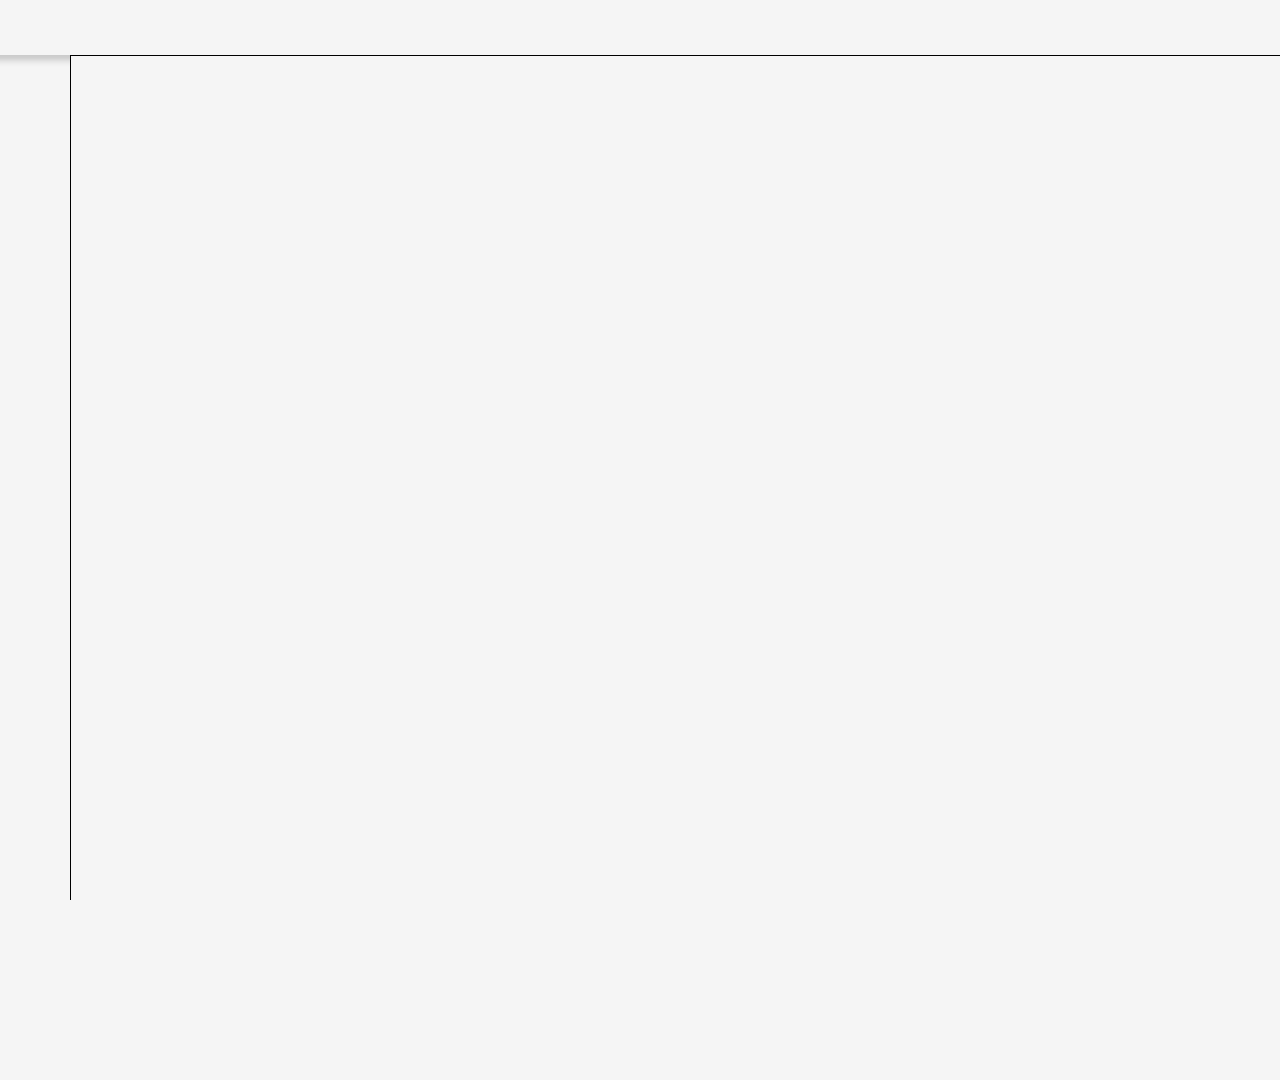
==== commit d4da2031: "Update index.html" ====
--- a/index.html
+++ b/index.html
@@ -3,100 +3,22 @@
 <head>
     <meta charset="UTF-8">
     <meta name="viewport" content="width=device-width, initial-scale=1.0">
-    <title>me-tube</title>
+    <title>youtube</title>
     <link rel="stylesheet" href="video.css">
     <link rel="stylesheet" href="Header.css">
     <link rel="stylesheet" href="general.css">
     <link rel="stylesheet" href="sidebar.css">
+    <link rel="icon" href="thumbnails/youtube-logo.svg">
     <style>
     </style>
 </head>
 <body> 
-    <div class="header">
-        <div class="left-hed-section">
-            <img class="hamburger-menu" src="thumbnails/hamburger-menu.svg" alt="#">
-            <img class="youtube-logo" src="thumbnails/youtube-logo.svg" alt="#">
-
-        </div>
-        <div class="middle-hed-section">
-                <input type="text" placeholder="Search" class="searchbar">
-            <button class="search-button">
-                <a href="#" title="hello">
-                    <img class="search-button-icon" src="thumbnails/search.svg" alt="" >
-                </a>
-                
-                <div class="tool-tip">Search</div>
-            </button>
-
-            <button class="voice-search-button">
-                <img class="voice-search-button-icon" src="thumbnails/voice-search-icon.svg" alt="">
-                <div class="tool-tip">Search With Your Voice</div>
-            </button>
-        </div>
-        
-        <div class="right-hed-section">
-            <div class="upload-icon-container">
-                <img class="upload-icon" src="thumbnails/upload.svg" alt="#">
-                <div class="tool-tip">Creat</div>
-            </div>
-            <div class="youtube-apps-icon-container">
-                <img class="youtube-apps-icon" src="thumbnails/youtube-apps.svg" alt="#">
-                <div class="tool-tip">YouTubeApps</div>
-            </div>
-            
-            <div class="notification-div">
-                <img class="notifications-icon" src="thumbnails/notifications.svg" alt="#">
-                <div class="notification-count">3</div>
-                <div class="tool-tip">Notifications</div>
-            </div>
-            
-            <img class="profile-pic-icon" src="thumbnails/profilr-icon.jpg" alt="fu">
-
-        </div>
-
-        
-    </div>
-    <div class="sidebar">
-        <div class="sidebar-link">
-            <img src="thumbnails/home.svg" alt="">
-            <div>Home</div>
-        </div>
-        <div class="sidebar-link">
-            <img src="thumbnails/explore.svg" alt="">
-            <div>Explore</div>
-        </div>
-        <div class="sidebar-link">
-            <img src="thumbnails/subscriptions.svg" alt="">
-            <div>Subscriptions</div>
-        </div>
-        <div class="sidebar-link">
-            <img src="thumbnails/originals.svg" alt="">
-            <div>originals</div>
-        </div>
-        <div class="sidebar-link">
-            <img src="thumbnails/youtube-music.svg" alt="">
-            <div>youtube music</div>
-        </div>
-        <div class="sidebar-link">
-            <img src="thumbnails/library.svg" alt="">
-            <div>library</div>
-        </div>
-        
-        <div class="sidebar-link">
-            <a href="Create.html" style="scale:1.8; text-decoration: none;" id="ad">+</a>
-        </div>
-    </div>
+    <div class="header"></div>
+    <div class="sidebar"></div>
+    <div class="vid-grid" ></div> 
     
-    <div class="vid-grid" ></div> 
-    <input type="text" class="input-1" placeholder="videoLink">
-    <input type="text" class="input-2" placeholder="Thumbnail Path">
-    <input type="text" class="input-3" placeholder="RunTime">
-    <input type="text" class="input-4" placeholder="ProfilePtah">
-    <input type="text" class="input-5" placeholder="Title">
-    <input type="text" class="input-6" placeholder="ChannelName">
-    <input type="text" class="input-7" placeholder="Stats">
-    <input type="submit" value="Add" id="Add">
     <script type="module" src="main.js"></script>
+    <script src="header.js"></script>
     
 
 </body>
